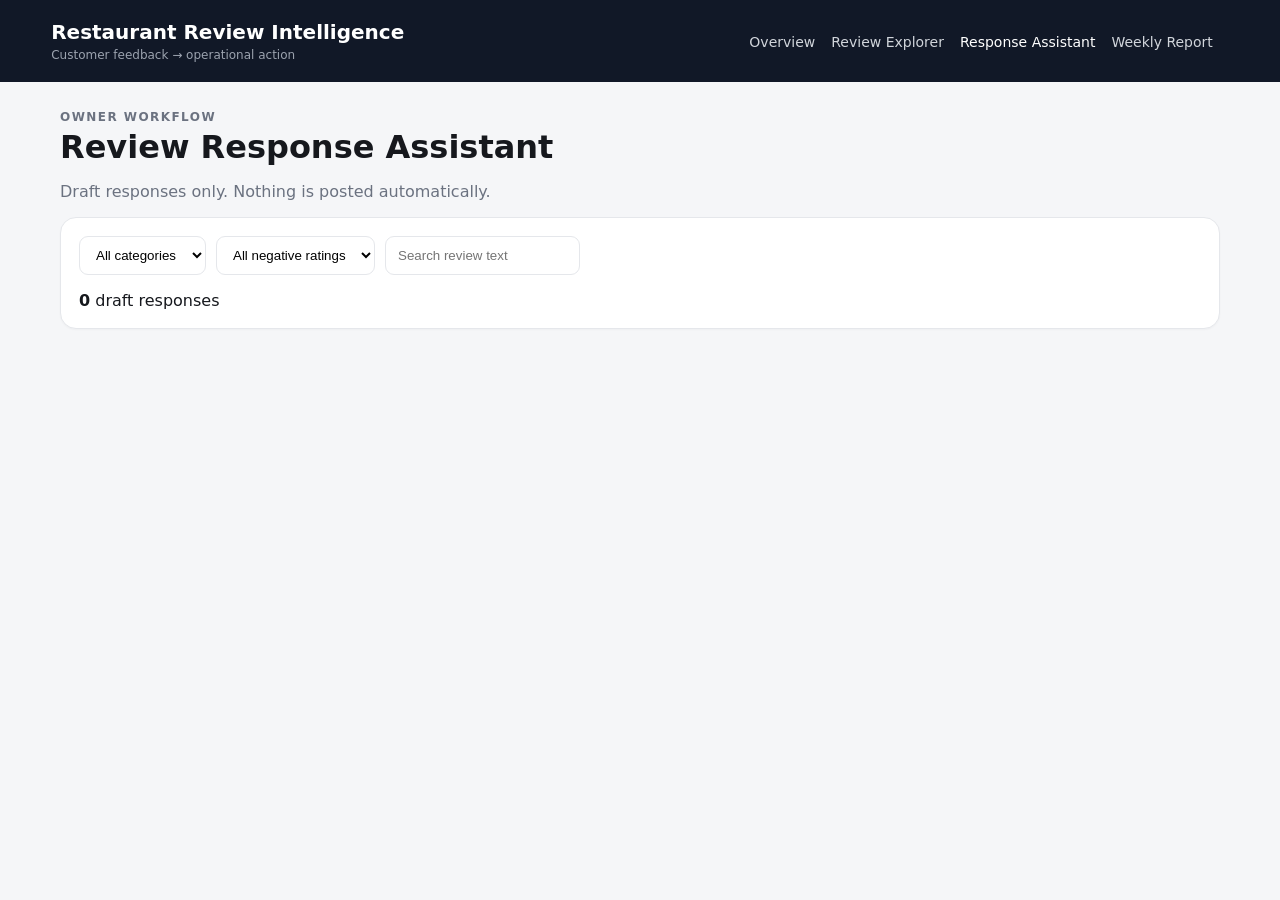
==== responses.html @ d0763a2a "Add files via upload" ====
<!doctype html><html><head><meta charset="utf-8"><meta name="viewport" content="width=device-width,initial-scale=1"><title>Response Assistant</title><link rel="stylesheet" href="assets/css/app.css"></head><body><header><div><h1>Restaurant Review Intelligence</h1><div class="header-sub">Customer feedback → operational action</div></div><nav><a href="index.html">Overview</a><a href="reviews.html">Review Explorer</a><a class="active" href="responses.html">Response Assistant</a><a href="weekly_report.md">Weekly Report</a></nav></header><main><div class="hero"><div><div class="eyebrow">Owner workflow</div><h1>Review Response Assistant</h1><p class="sub">Draft responses only. Nothing is posted automatically.</p></div></div><div class="card"><div class="filters"><select id="category"><option value="">All categories</option></select><select id="rating"><option value="">All negative ratings</option><option value="1">1 star</option><option value="2">2 stars</option></select><input id="q" placeholder="Search review text"></div><div id="count"></div><div id="responses"></div></div></main><script src="assets/js/responses.js"></script></body></html>
---- assets/css/app.css ----
:root{--bg:#f5f6f8;--card:#fff;--ink:#16181d;--muted:#6b7280;--line:#e5e7eb;--soft:#f9fafb}*{box-sizing:border-box}body{margin:0;background:var(--bg);color:var(--ink);font-family:Inter,system-ui,-apple-system,Segoe UI,Arial,sans-serif}header{background:#111827;color:#fff;padding:20px 4vw;display:flex;align-items:center;justify-content:space-between;gap:20px;flex-wrap:wrap}header h1{margin:0;font-size:20px}.header-sub{font-size:12px;color:#9ca3af;margin-top:4px}nav a{color:#d1d5db;text-decoration:none;margin-right:16px;font-size:14px}nav a.active,nav a:hover{color:#fff}main{max-width:1200px;margin:28px auto;padding:0 20px}.hero{display:flex;justify-content:space-between;align-items:flex-end;gap:20px;flex-wrap:wrap}.hero h1{margin:4px 0 6px}.eyebrow{font-size:12px;text-transform:uppercase;letter-spacing:.12em;color:var(--muted);font-weight:700}.sub,.meta{color:var(--muted)}.mode-badge{border-radius:999px;padding:7px 10px;font-size:11px;font-weight:750;letter-spacing:.08em;border:1px solid var(--line)}.mode-badge.demo{background:#fff7ed}.mode-badge.live{background:#ecfdf5}.grid{display:grid;grid-template-columns:repeat(5,1fr);gap:14px}.section{margin-top:24px}.card{background:var(--card);border:1px solid var(--line);border-radius:16px;padding:18px;box-shadow:0 1px 2px rgba(0,0,0,.03)}.metric .k{font-size:11px;color:var(--muted);text-transform:uppercase;letter-spacing:.08em}.metric .v{font-size:28px;font-weight:780;margin-top:8px}.metric-note{font-size:11px;color:var(--muted);margin-top:4px}.two{display:grid;grid-template-columns:1.15fr .85fr;gap:18px}.section-title-row,.alert-top{display:flex;justify-content:space-between;align-items:center;gap:12px}.section-title-row a,.alert-box a,td a{color:var(--ink);font-weight:650;text-decoration:none}table{width:100%;border-collapse:collapse}th,td{text-align:left;border-bottom:1px solid var(--line);padding:10px 8px;font-size:14px}th{color:var(--muted);font-size:12px}.brief-headline{font-size:20px;font-weight:750;margin-bottom:10px}.brief-label{font-size:11px;color:var(--muted);text-transform:uppercase;letter-spacing:.08em;font-weight:750;margin:16px 0 8px}.chip-row{display:flex;gap:6px;flex-wrap:wrap}.chip-row span,.chips span{border:1px solid var(--line);border-radius:999px;padding:4px 8px;font-size:11px}.alert-box{border:1px solid var(--line);border-radius:12px;padding:12px;margin-bottom:10px}.mini-bar-row{display:grid;grid-template-columns:145px 1fr 36px;gap:10px;align-items:center;margin:10px 0;font-size:12px}.mini-bar{height:8px;background:#eef0f3;border-radius:999px;overflow:hidden}.mini-bar div{height:100%;background:#111827}.filters{display:flex;gap:10px;flex-wrap:wrap;margin-bottom:16px}.filters select,.filters input{padding:10px 12px;border:1px solid var(--line);border-radius:9px;background:#fff}.response-card{padding:18px 0;border-bottom:1px solid var(--line)}.review-quote{background:var(--soft);border-radius:10px;padding:12px;margin:8px 0 12px}.response-card label{display:block;font-size:12px;font-weight:700;margin-bottom:6px}.response-card textarea{width:100%;min-height:110px;resize:vertical;border:1px solid var(--line);border-radius:10px;padding:12px;margin-bottom:8px;font:inherit}button{padding:10px 12px;border:0;border-radius:9px;background:#111827;color:#fff;cursor:pointer}@media(max-width:900px){.grid{grid-template-columns:repeat(2,1fr)}.two{grid-template-columns:1fr}}@media(max-width:560px){.grid{grid-template-columns:1fr}.mini-bar-row{grid-template-columns:110px 1fr 30px}}
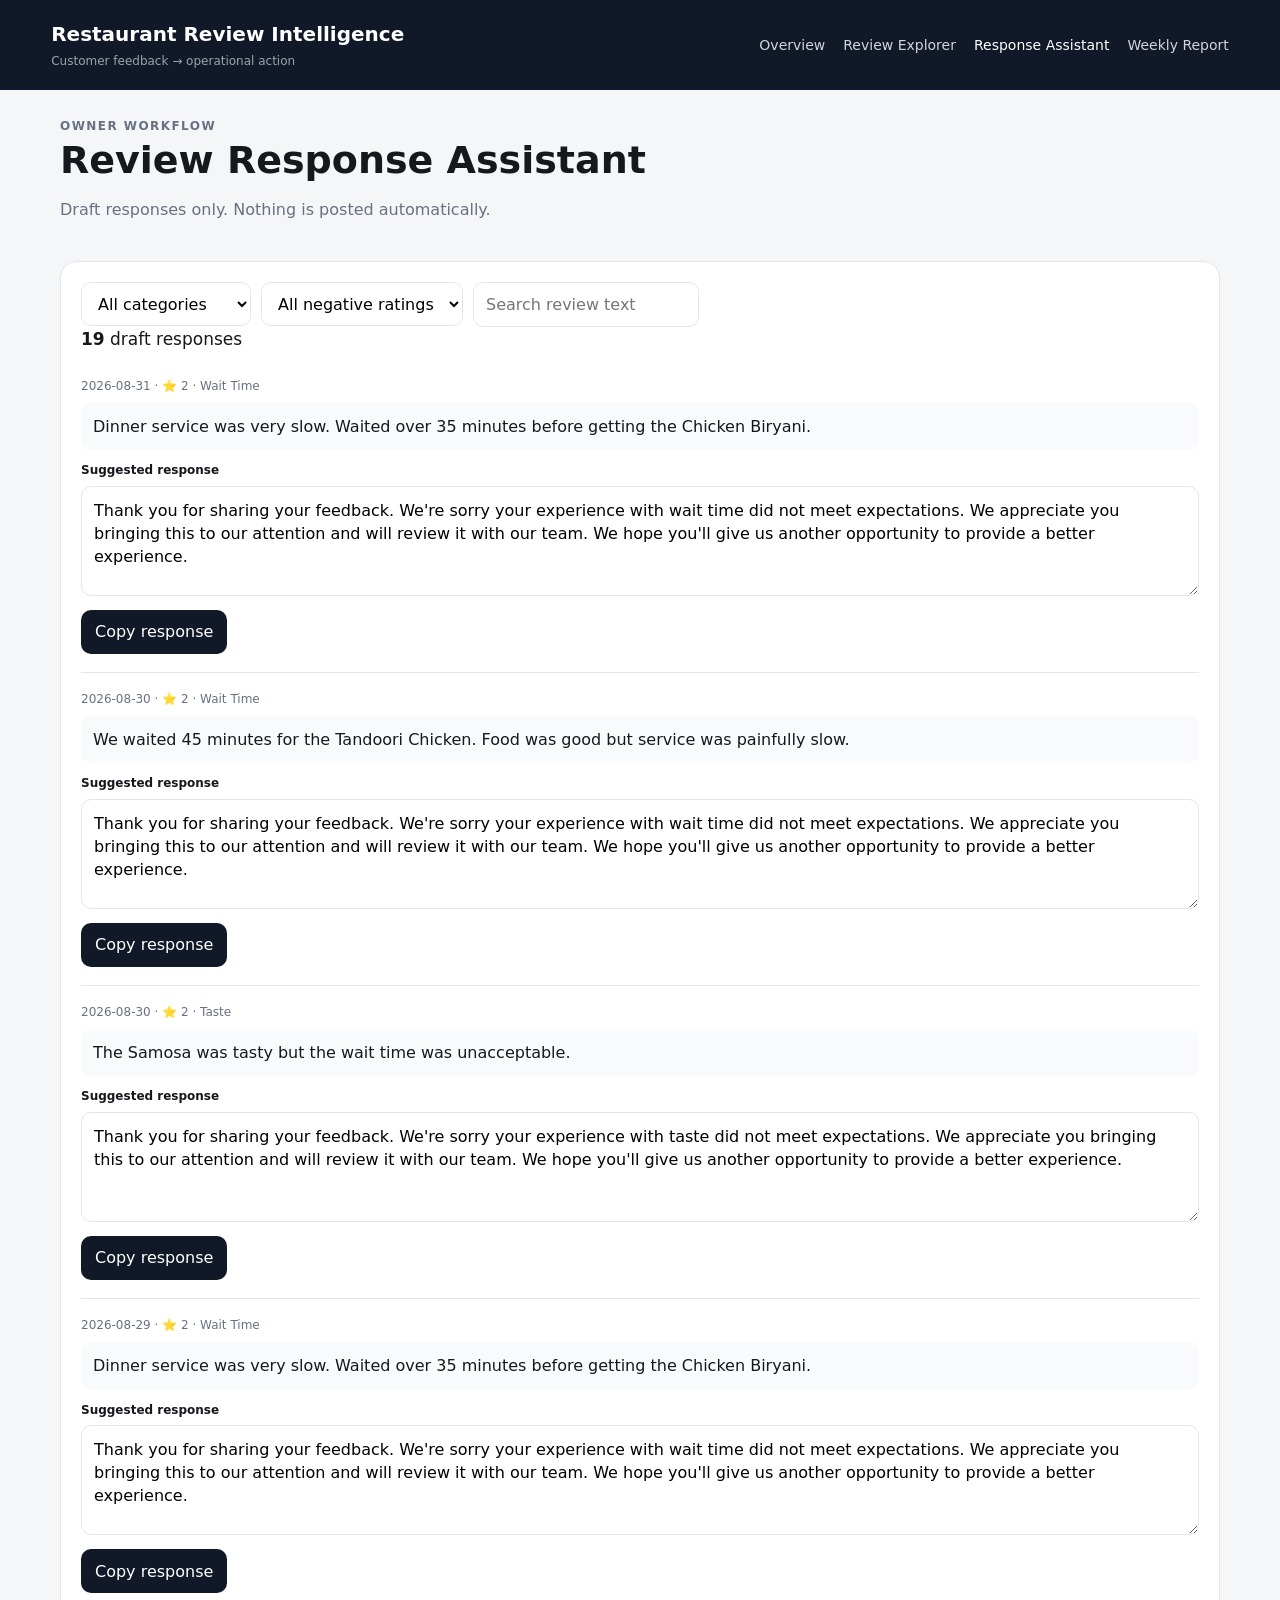
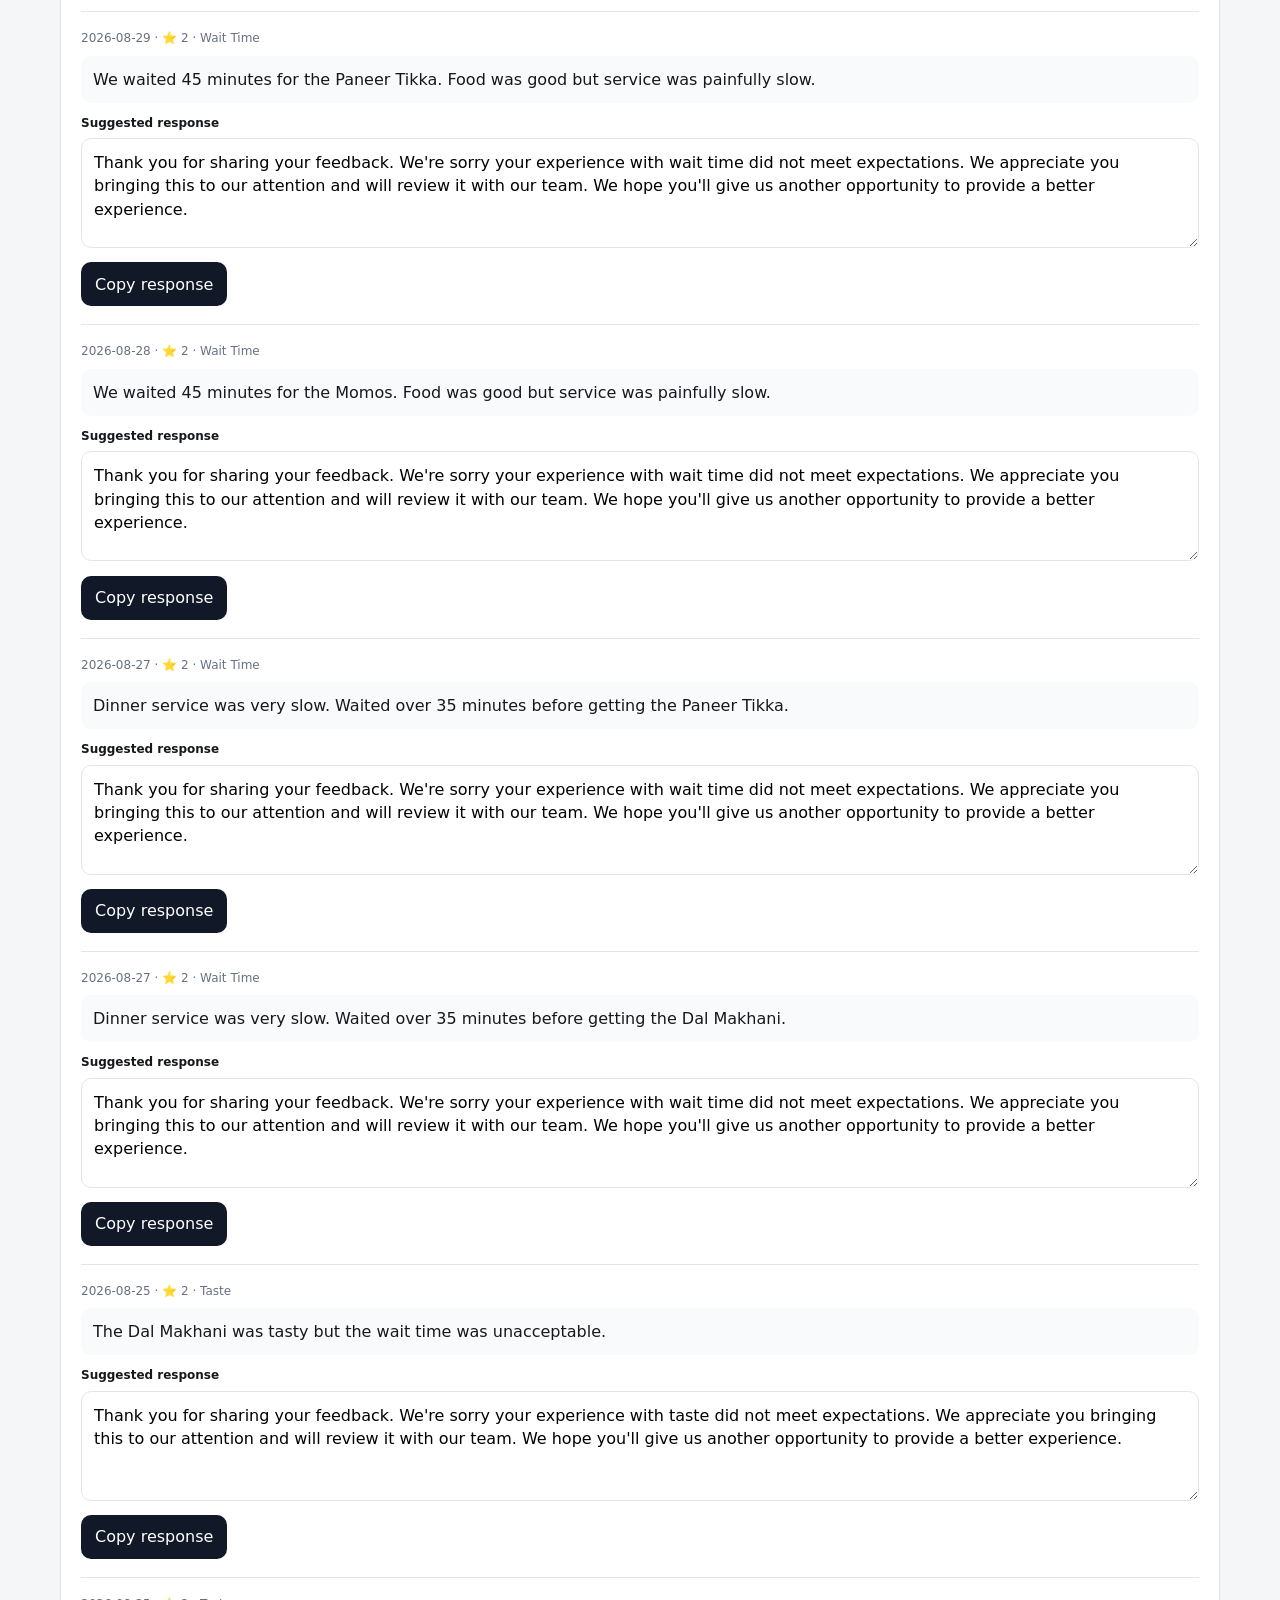
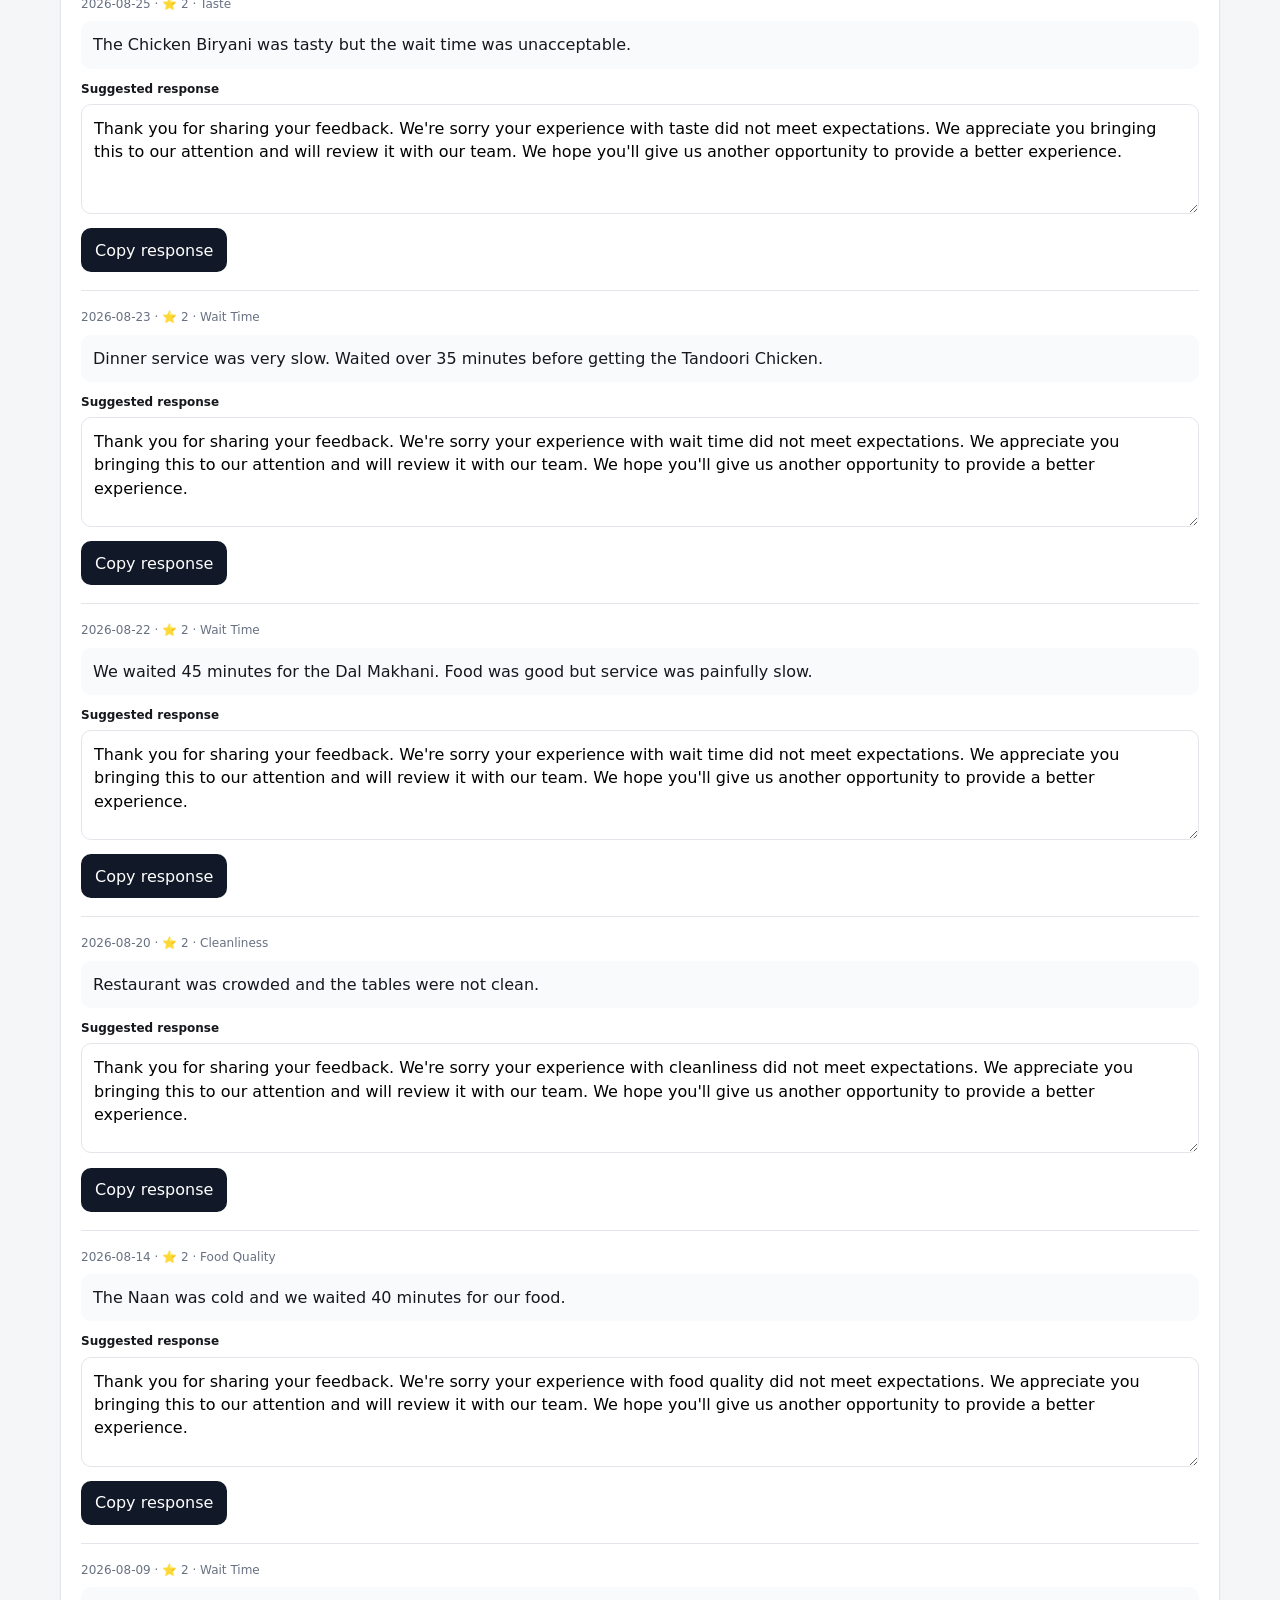
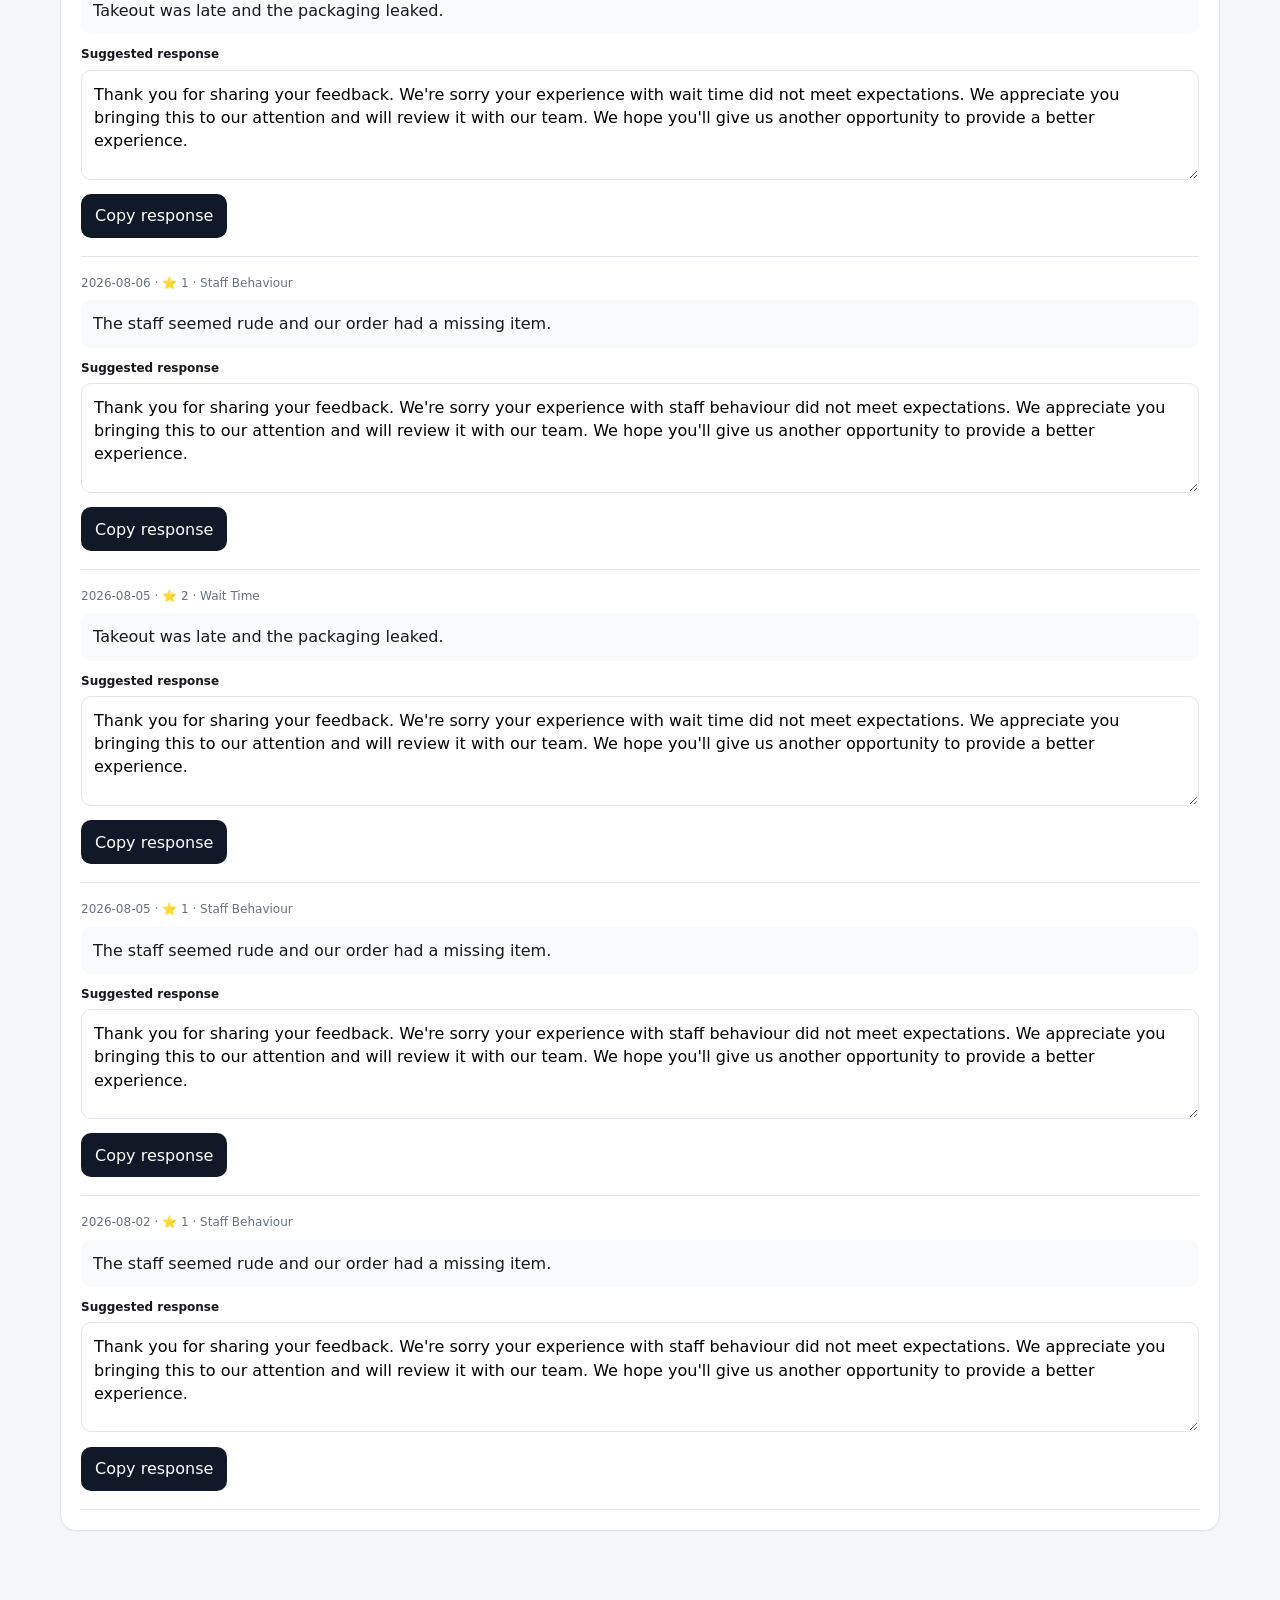
==== commit 0b5cf9a3: "Add files via upload" ====
--- a/responses.html
+++ b/responses.html
@@ -1 +1,51 @@
-<!doctype html><html><head><meta charset="utf-8"><meta name="viewport" content="width=device-width,initial-scale=1"><title>Response Assistant</title><link rel="stylesheet" href="assets/css/app.css"></head><body><header><div><h1>Restaurant Review Intelligence</h1><div class="header-sub">Customer feedback → operational action</div></div><nav><a href="index.html">Overview</a><a href="reviews.html">Review Explorer</a><a class="active" href="responses.html">Response Assistant</a><a href="weekly_report.md">Weekly Report</a></nav></header><main><div class="hero"><div><div class="eyebrow">Owner workflow</div><h1>Review Response Assistant</h1><p class="sub">Draft responses only. Nothing is posted automatically.</p></div></div><div class="card"><div class="filters"><select id="category"><option value="">All categories</option></select><select id="rating"><option value="">All negative ratings</option><option value="1">1 star</option><option value="2">2 stars</option></select><input id="q" placeholder="Search review text"></div><div id="count"></div><div id="responses"></div></div></main><script src="assets/js/responses.js"></script></body></html>+<!doctype html>
+<html lang="en">
+<head>
+  <meta charset="utf-8">
+  <meta name="viewport" content="width=device-width,initial-scale=1">
+  <title>Response Assistant · Restaurant Review Intelligence</title>
+  <link rel="stylesheet" href="assets/css/app.css?v=1.6">
+</head>
+<body>
+<header>
+  <div>
+    <h1>Restaurant Review Intelligence</h1>
+    <div class="header-sub">Customer feedback → operational action</div>
+  </div>
+  <nav>
+    <a href="index.html">Overview</a>
+    <a href="reviews.html">Review Explorer</a>
+    <a class="active" href="responses.html">Response Assistant</a>
+    <a href="weekly_report.html">Weekly Report</a>
+  </nav>
+</header>
+
+<main>
+  <div class="hero">
+    <div>
+      <div class="eyebrow">Owner workflow</div>
+      <h1>Review Response Assistant</h1>
+      <p class="sub">Draft responses only. Nothing is posted automatically.</p>
+    </div>
+  </div>
+
+  <div class="card section">
+    <div class="filters">
+      <select id="category">
+        <option value="">All categories</option>
+      </select>
+      <select id="rating">
+        <option value="">All negative ratings</option>
+        <option value="1">1 star</option>
+        <option value="2">2 stars</option>
+      </select>
+      <input id="q" type="search" placeholder="Search review text">
+    </div>
+    <div id="count" class="review-count"></div>
+    <div id="responses"></div>
+  </div>
+</main>
+
+<script src="assets/js/responses.js?v=1.6"></script>
+</body>
+</html>
--- a/assets/css/app.css
+++ b/assets/css/app.css
@@ -1 +1,286 @@
-:root{--bg:#f5f6f8;--card:#fff;--ink:#16181d;--muted:#6b7280;--line:#e5e7eb;--soft:#f9fafb}*{box-sizing:border-box}body{margin:0;background:var(--bg);color:var(--ink);font-family:Inter,system-ui,-apple-system,Segoe UI,Arial,sans-serif}header{background:#111827;color:#fff;padding:20px 4vw;display:flex;align-items:center;justify-content:space-between;gap:20px;flex-wrap:wrap}header h1{margin:0;font-size:20px}.header-sub{font-size:12px;color:#9ca3af;margin-top:4px}nav a{color:#d1d5db;text-decoration:none;margin-right:16px;font-size:14px}nav a.active,nav a:hover{color:#fff}main{max-width:1200px;margin:28px auto;padding:0 20px}.hero{display:flex;justify-content:space-between;align-items:flex-end;gap:20px;flex-wrap:wrap}.hero h1{margin:4px 0 6px}.eyebrow{font-size:12px;text-transform:uppercase;letter-spacing:.12em;color:var(--muted);font-weight:700}.sub,.meta{color:var(--muted)}.mode-badge{border-radius:999px;padding:7px 10px;font-size:11px;font-weight:750;letter-spacing:.08em;border:1px solid var(--line)}.mode-badge.demo{background:#fff7ed}.mode-badge.live{background:#ecfdf5}.grid{display:grid;grid-template-columns:repeat(5,1fr);gap:14px}.section{margin-top:24px}.card{background:var(--card);border:1px solid var(--line);border-radius:16px;padding:18px;box-shadow:0 1px 2px rgba(0,0,0,.03)}.metric .k{font-size:11px;color:var(--muted);text-transform:uppercase;letter-spacing:.08em}.metric .v{font-size:28px;font-weight:780;margin-top:8px}.metric-note{font-size:11px;color:var(--muted);margin-top:4px}.two{display:grid;grid-template-columns:1.15fr .85fr;gap:18px}.section-title-row,.alert-top{display:flex;justify-content:space-between;align-items:center;gap:12px}.section-title-row a,.alert-box a,td a{color:var(--ink);font-weight:650;text-decoration:none}table{width:100%;border-collapse:collapse}th,td{text-align:left;border-bottom:1px solid var(--line);padding:10px 8px;font-size:14px}th{color:var(--muted);font-size:12px}.brief-headline{font-size:20px;font-weight:750;margin-bottom:10px}.brief-label{font-size:11px;color:var(--muted);text-transform:uppercase;letter-spacing:.08em;font-weight:750;margin:16px 0 8px}.chip-row{display:flex;gap:6px;flex-wrap:wrap}.chip-row span,.chips span{border:1px solid var(--line);border-radius:999px;padding:4px 8px;font-size:11px}.alert-box{border:1px solid var(--line);border-radius:12px;padding:12px;margin-bottom:10px}.mini-bar-row{display:grid;grid-template-columns:145px 1fr 36px;gap:10px;align-items:center;margin:10px 0;font-size:12px}.mini-bar{height:8px;background:#eef0f3;border-radius:999px;overflow:hidden}.mini-bar div{height:100%;background:#111827}.filters{display:flex;gap:10px;flex-wrap:wrap;margin-bottom:16px}.filters select,.filters input{padding:10px 12px;border:1px solid var(--line);border-radius:9px;background:#fff}.response-card{padding:18px 0;border-bottom:1px solid var(--line)}.review-quote{background:var(--soft);border-radius:10px;padding:12px;margin:8px 0 12px}.response-card label{display:block;font-size:12px;font-weight:700;margin-bottom:6px}.response-card textarea{width:100%;min-height:110px;resize:vertical;border:1px solid var(--line);border-radius:10px;padding:12px;margin-bottom:8px;font:inherit}button{padding:10px 12px;border:0;border-radius:9px;background:#111827;color:#fff;cursor:pointer}@media(max-width:900px){.grid{grid-template-columns:repeat(2,1fr)}.two{grid-template-columns:1fr}}@media(max-width:560px){.grid{grid-template-columns:1fr}.mini-bar-row{grid-template-columns:110px 1fr 30px}}+:root{
+  --bg:#f5f6f8;
+  --card:#ffffff;
+  --ink:#16181d;
+  --muted:#687182;
+  --line:#e2e6eb;
+  --accent:#111827;
+  --soft:#f8fafc;
+}
+*{box-sizing:border-box}
+body{
+  margin:0;
+  background:var(--bg);
+  color:var(--ink);
+  font-family:Inter,system-ui,-apple-system,BlinkMacSystemFont,"Segoe UI",Arial,sans-serif;
+  line-height:1.45;
+}
+header{
+  background:#111827;
+  color:white;
+  padding:20px 4vw;
+  display:flex;
+  align-items:center;
+  justify-content:space-between;
+  gap:20px;
+  flex-wrap:wrap;
+}
+header h1{margin:0;font-size:20px}
+.header-sub{font-size:12px;color:#9ca3af;margin-top:4px}
+nav{display:flex;gap:18px;flex-wrap:wrap}
+nav a{color:#d1d5db;text-decoration:none;font-size:14px}
+nav a.active,nav a:hover{color:white}
+main{max-width:1200px;margin:28px auto;padding:0 20px 48px}
+.hero{
+  display:flex;
+  justify-content:space-between;
+  align-items:flex-end;
+  gap:20px;
+  flex-wrap:wrap;
+}
+.hero h1{margin:4px 0 6px;font-size:38px;line-height:1.1}
+.eyebrow{
+  font-size:12px;
+  text-transform:uppercase;
+  letter-spacing:.12em;
+  color:var(--muted);
+  font-weight:750;
+}
+.sub{color:var(--muted)}
+.mode-badge{
+  border-radius:999px;
+  padding:7px 10px;
+  font-size:11px;
+  font-weight:750;
+  letter-spacing:.08em;
+  border:1px solid var(--line);
+}
+.mode-badge.demo{background:#fff7ed}
+.mode-badge.live{background:#ecfdf5}
+.grid{
+  display:grid;
+  grid-template-columns:repeat(5,1fr);
+  gap:14px;
+}
+.section{margin-top:24px}
+.card{
+  background:var(--card);
+  border:1px solid var(--line);
+  border-radius:16px;
+  padding:20px;
+  box-shadow:0 1px 2px rgba(0,0,0,.03);
+}
+.metric .k{
+  font-size:11px;
+  color:var(--muted);
+  text-transform:uppercase;
+  letter-spacing:.08em;
+}
+.metric .v{
+  font-size:28px;
+  font-weight:780;
+  margin-top:8px;
+}
+.metric-note{font-size:11px;color:var(--muted);margin-top:4px}
+.two{
+  display:grid;
+  grid-template-columns:1.15fr .85fr;
+  gap:18px;
+}
+.section-title-row{
+  display:flex;
+  justify-content:space-between;
+  align-items:center;
+  gap:12px;
+}
+.section-title-row a,.alert-box a,td a{
+  color:var(--ink);
+  font-weight:650;
+  text-decoration:none;
+}
+.table-wrap{overflow:auto}
+table{width:100%;border-collapse:collapse}
+th,td{
+  text-align:left;
+  border-bottom:1px solid var(--line);
+  padding:10px 8px;
+  font-size:14px;
+}
+th{color:var(--muted);font-size:12px}
+.brief-headline{font-size:20px;font-weight:750;margin-bottom:10px}
+.brief-label{
+  font-size:11px;
+  color:var(--muted);
+  text-transform:uppercase;
+  letter-spacing:.08em;
+  font-weight:750;
+  margin:16px 0 8px;
+}
+.chip-row,.chips{display:flex;gap:6px;flex-wrap:wrap}
+.chip-row span,.chips span{
+  display:inline-flex;
+  align-items:center;
+  border:1px solid var(--line);
+  border-radius:999px;
+  padding:4px 9px;
+  font-size:11px;
+  line-height:1.2;
+  white-space:nowrap;
+  background:#fff;
+}
+.chips span.positive{background:#f0fdf4}
+.chips span.negative{background:#fef2f2}
+.chips span.neutral{background:#f8fafc}
+.chips .menu-chip{background:#f8fafc}
+.alert-box{
+  border:1px solid var(--line);
+  border-radius:12px;
+  padding:12px;
+  margin-bottom:10px;
+}
+.alert-top{
+  display:flex;
+  justify-content:space-between;
+  gap:12px;
+}
+.mini-bar-row{
+  display:grid;
+  grid-template-columns:145px 1fr 36px;
+  gap:10px;
+  align-items:center;
+  margin:10px 0;
+  font-size:12px;
+}
+.mini-bar{
+  height:8px;
+  background:#eef0f3;
+  border-radius:999px;
+  overflow:hidden;
+}
+.mini-bar div{height:100%;background:#111827}
+
+/* Review Explorer layout fixes */
+.catcards{
+  display:flex;
+  gap:8px;
+  flex-wrap:wrap;
+  align-items:center;
+}
+.cat{
+  cursor:pointer;
+  background:white;
+  color:var(--ink);
+  border:1px solid var(--line);
+  border-radius:10px;
+  padding:9px 12px;
+  font-size:13px;
+  line-height:1.2;
+}
+.cat.active{
+  background:#111827;
+  color:white;
+  border-color:#111827;
+}
+.filters{
+  display:flex;
+  gap:10px;
+  flex-wrap:wrap;
+  align-items:center;
+}
+.filters select,.filters input{
+  min-height:44px;
+  padding:10px 12px;
+  border:1px solid var(--line);
+  border-radius:10px;
+  background:white;
+  font:inherit;
+}
+.filters input{min-width:220px}
+button{
+  min-height:44px;
+  padding:10px 14px;
+  border:0;
+  border-radius:10px;
+  background:#111827;
+  color:#fff;
+  cursor:pointer;
+  font:inherit;
+}
+.review-results{padding:20px 22px}
+.review-count{
+  margin-bottom:8px;
+  font-size:17px;
+}
+.review-count-sub{
+  color:var(--muted);
+  font-size:13px;
+  margin-top:2px;
+}
+.review{
+  display:block;
+  padding:18px 0 16px;
+  border-bottom:1px solid var(--line);
+}
+.review:last-child{border-bottom:0}
+.review .meta{
+  color:var(--muted);
+  font-size:13px;
+  line-height:1.4;
+  margin-bottom:7px;
+}
+.review p{
+  margin:0 0 10px;
+  font-size:15px;
+  line-height:1.55;
+}
+.review .chips{
+  margin-top:0;
+  margin-bottom:0;
+  position:static;
+  transform:none;
+}
+.meta{color:var(--muted);font-size:12px}
+.response-card{
+  padding:18px 0;
+  border-bottom:1px solid var(--line);
+}
+.review-quote{
+  background:var(--soft);
+  border-radius:10px;
+  padding:12px;
+  margin:8px 0 12px;
+}
+.response-card label{
+  display:block;
+  font-size:12px;
+  font-weight:700;
+  margin-bottom:6px;
+}
+.response-card textarea{
+  width:100%;
+  min-height:110px;
+  resize:vertical;
+  border:1px solid var(--line);
+  border-radius:10px;
+  padding:12px;
+  margin-bottom:8px;
+  font:inherit;
+}
+.report-footer{
+  color:var(--muted);
+  font-size:12px;
+  margin-top:24px;
+  text-align:center;
+}
+@media(max-width:900px){
+  .grid{grid-template-columns:repeat(2,1fr)}
+  .two{grid-template-columns:1fr}
+  .hero h1{font-size:32px}
+}
+@media(max-width:560px){
+  .grid{grid-template-columns:1fr}
+  .mini-bar-row{grid-template-columns:110px 1fr 30px}
+  .filters select,.filters input,.filters button{width:100%}
+  .filters input{min-width:0}
+  .hero h1{font-size:28px}
+}
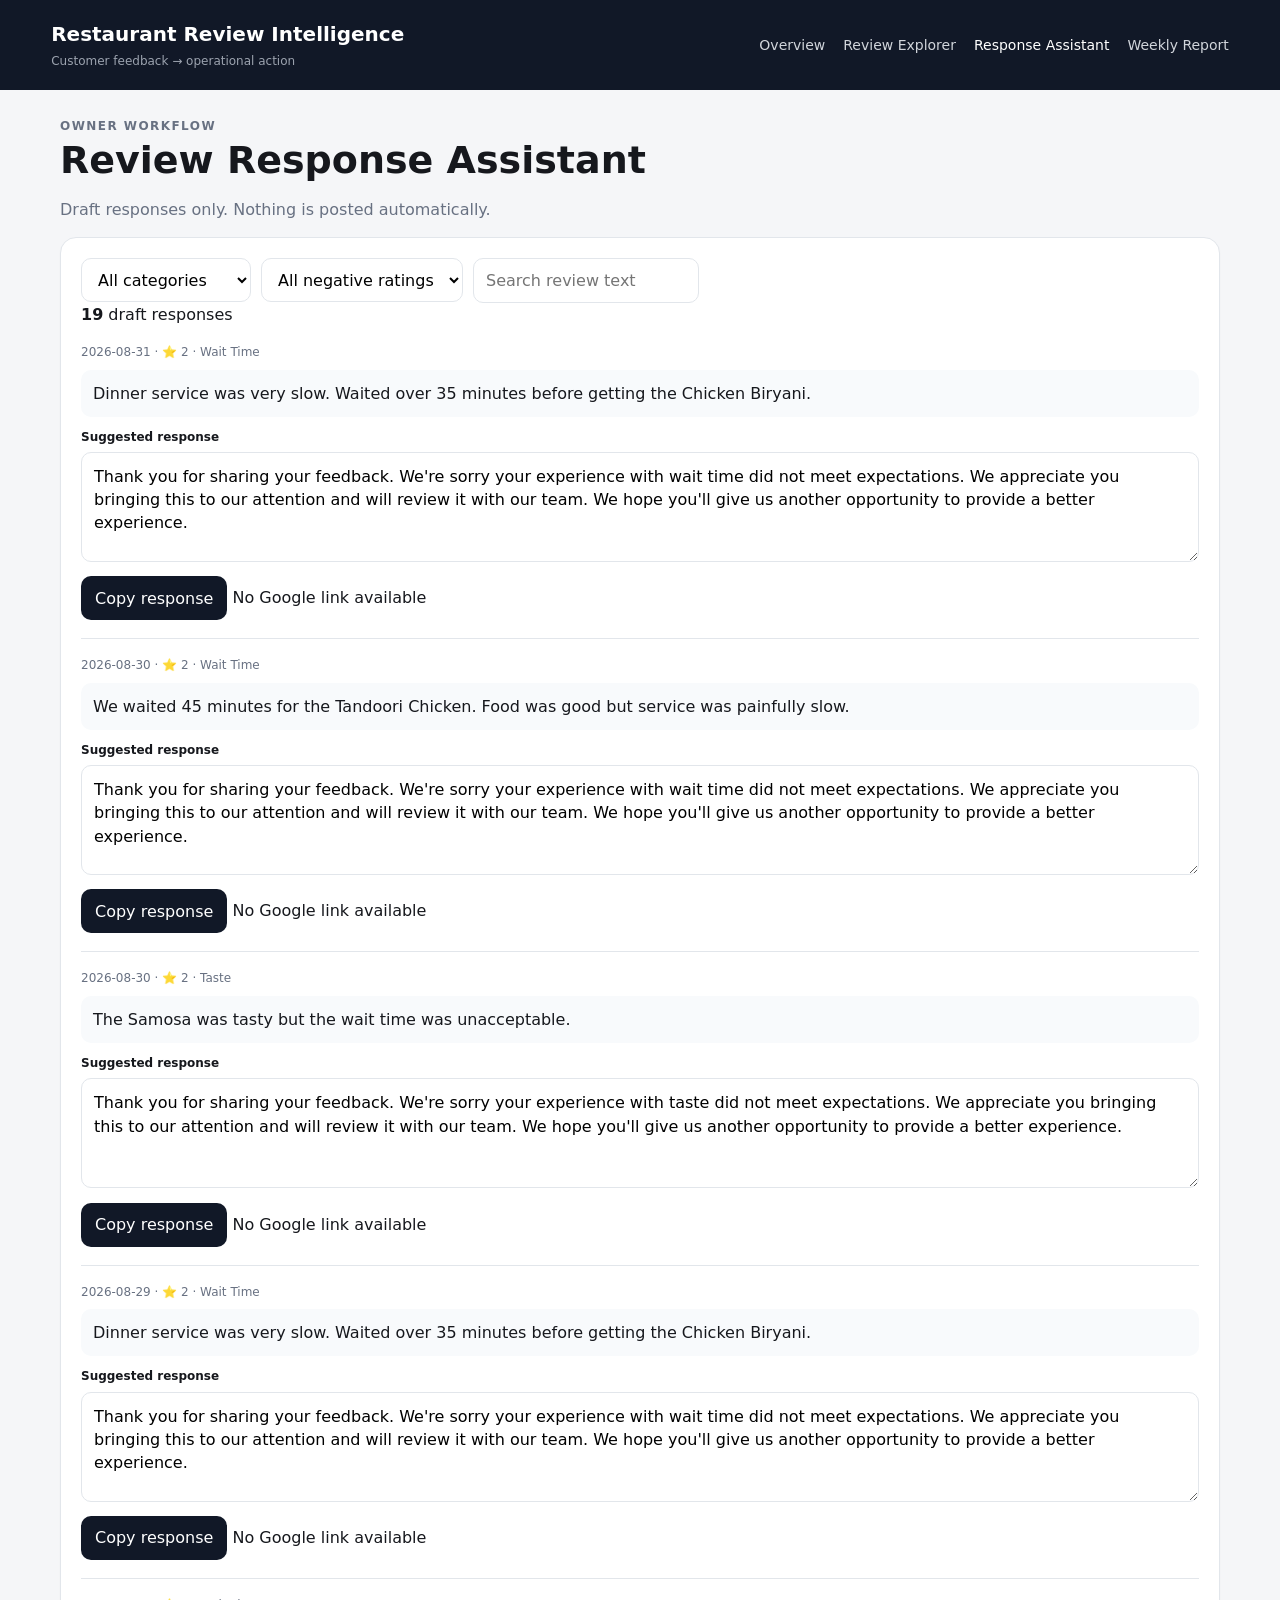
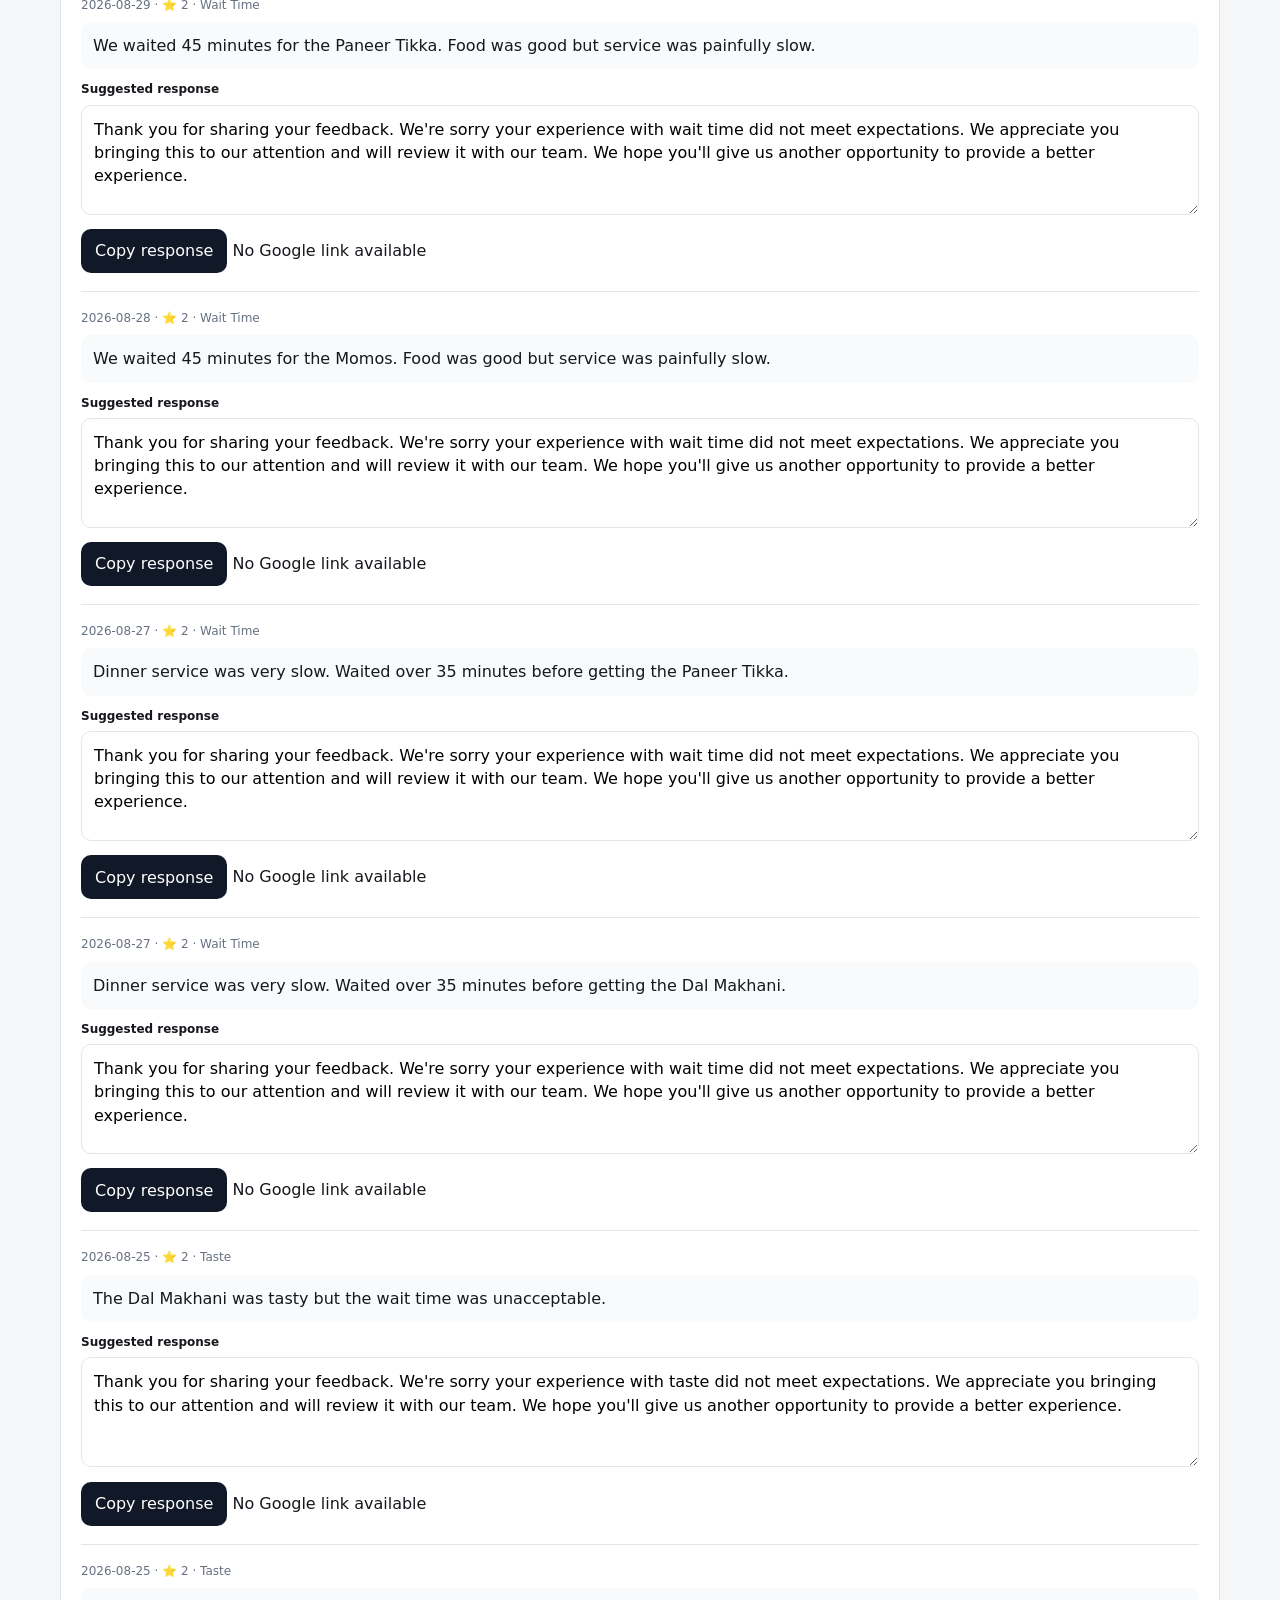
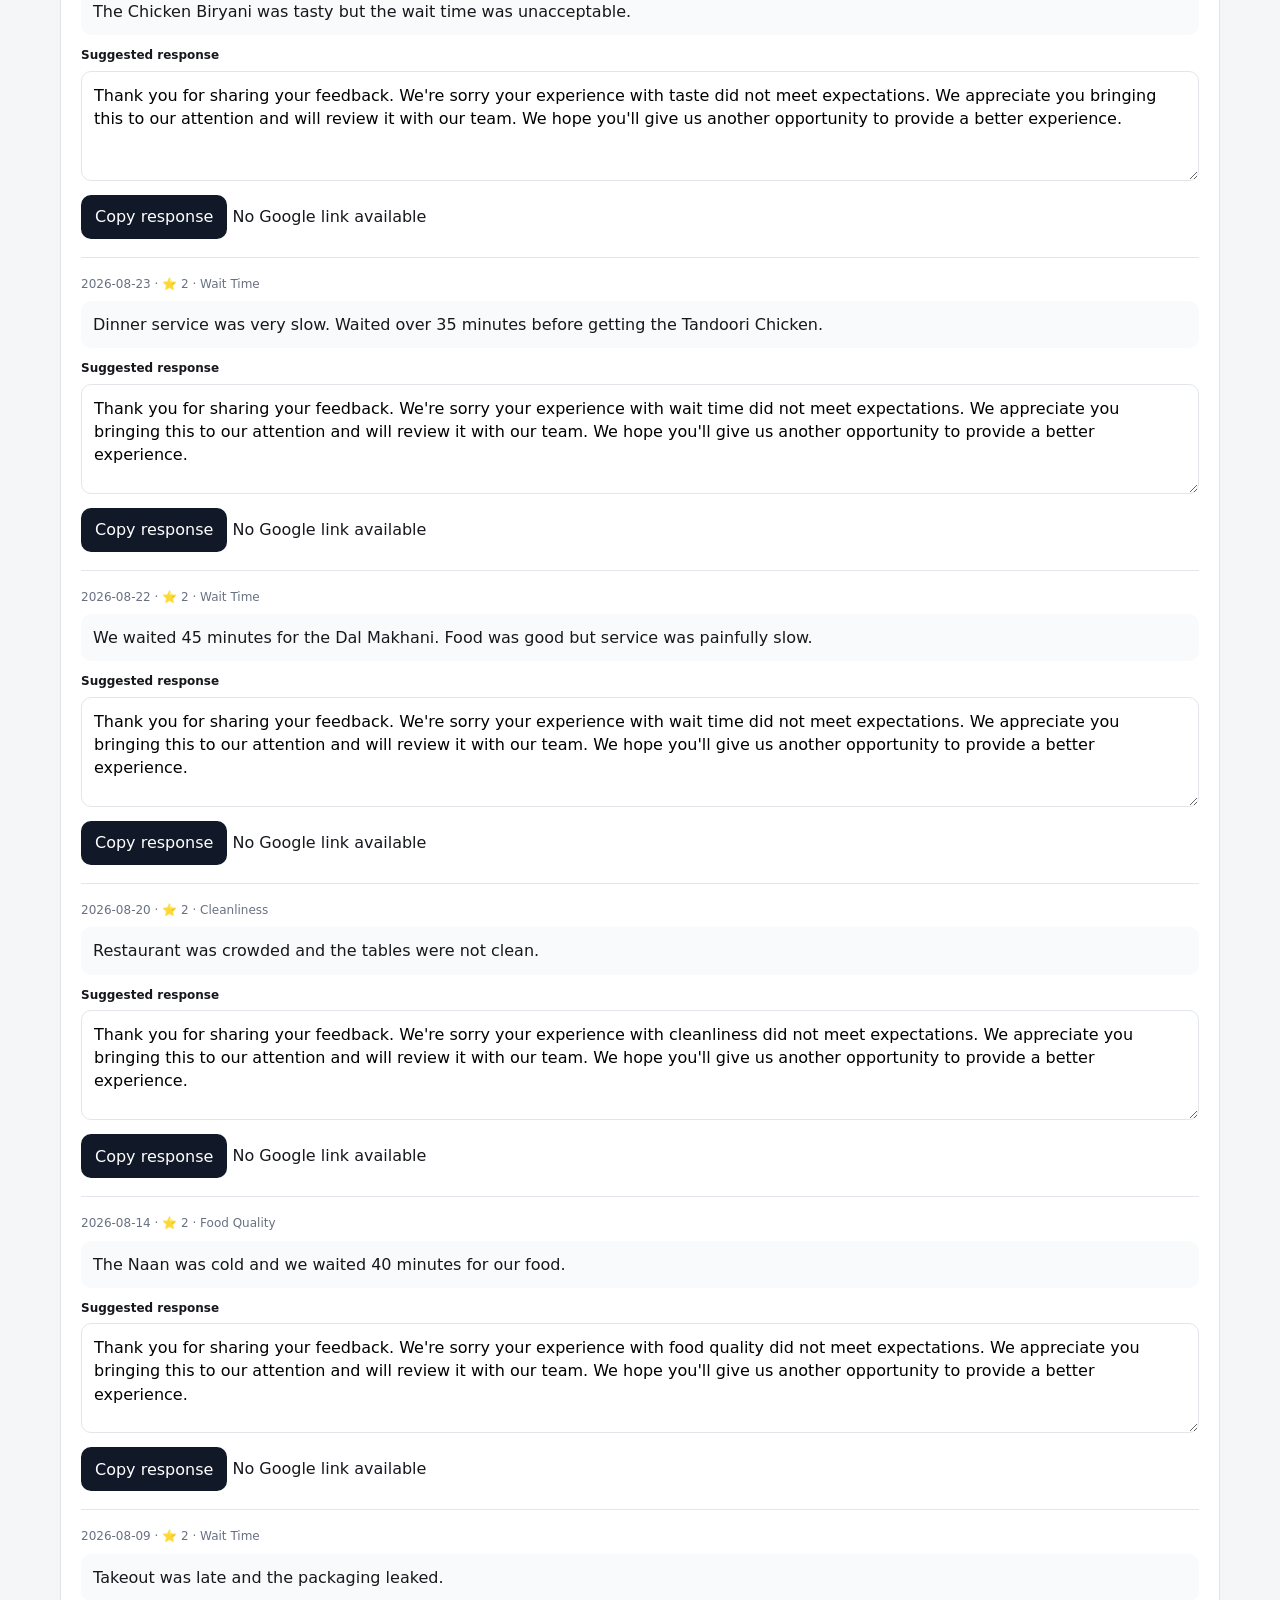
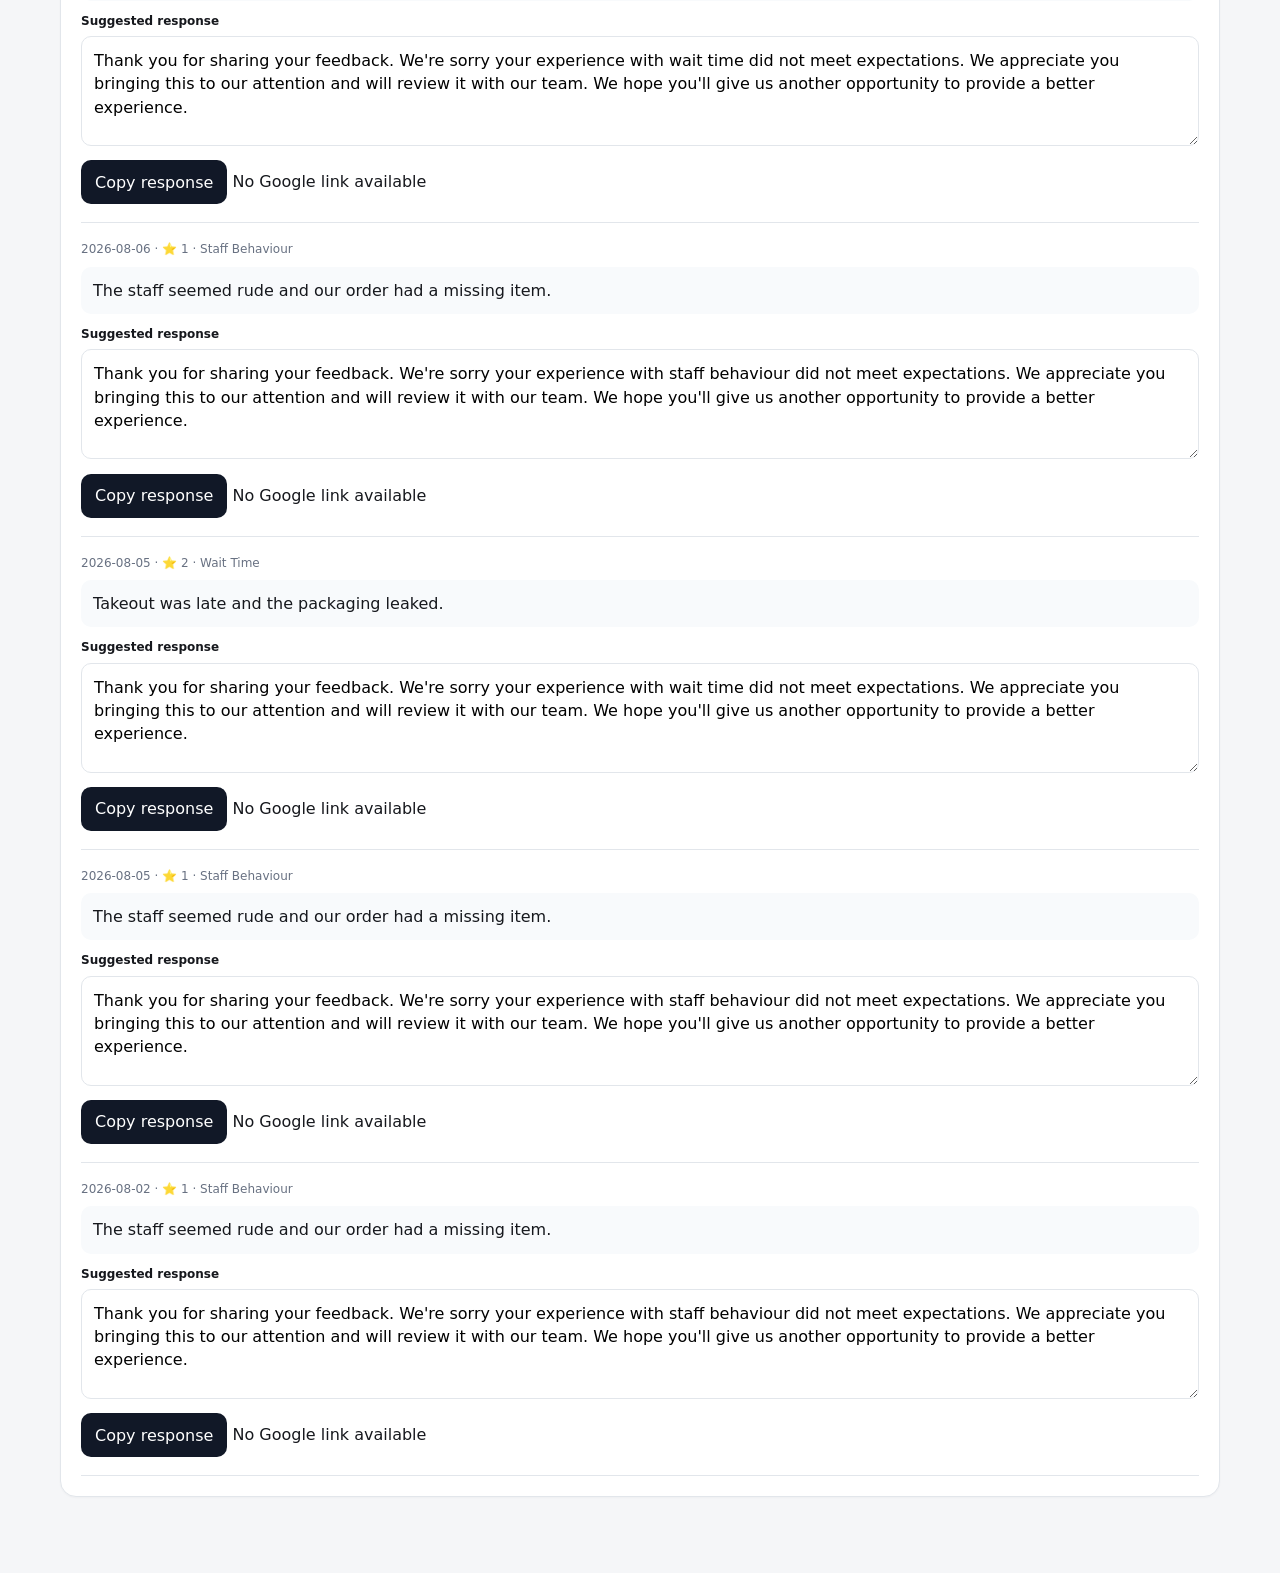
==== commit b3918600: "Add files via upload" ====
--- a/responses.html
+++ b/responses.html
@@ -1,51 +1 @@
-<!doctype html>
-<html lang="en">
-<head>
-  <meta charset="utf-8">
-  <meta name="viewport" content="width=device-width,initial-scale=1">
-  <title>Response Assistant · Restaurant Review Intelligence</title>
-  <link rel="stylesheet" href="assets/css/app.css?v=1.6">
-</head>
-<body>
-<header>
-  <div>
-    <h1>Restaurant Review Intelligence</h1>
-    <div class="header-sub">Customer feedback → operational action</div>
-  </div>
-  <nav>
-    <a href="index.html">Overview</a>
-    <a href="reviews.html">Review Explorer</a>
-    <a class="active" href="responses.html">Response Assistant</a>
-    <a href="weekly_report.html">Weekly Report</a>
-  </nav>
-</header>
-
-<main>
-  <div class="hero">
-    <div>
-      <div class="eyebrow">Owner workflow</div>
-      <h1>Review Response Assistant</h1>
-      <p class="sub">Draft responses only. Nothing is posted automatically.</p>
-    </div>
-  </div>
-
-  <div class="card section">
-    <div class="filters">
-      <select id="category">
-        <option value="">All categories</option>
-      </select>
-      <select id="rating">
-        <option value="">All negative ratings</option>
-        <option value="1">1 star</option>
-        <option value="2">2 stars</option>
-      </select>
-      <input id="q" type="search" placeholder="Search review text">
-    </div>
-    <div id="count" class="review-count"></div>
-    <div id="responses"></div>
-  </div>
-</main>
-
-<script src="assets/js/responses.js?v=1.6"></script>
-</body>
-</html>
+<!doctype html><html><head><meta charset="utf-8"><meta name="viewport" content="width=device-width,initial-scale=1"><title>Response Assistant</title><link rel="stylesheet" href="assets/css/app.css?v=1.5-review-link"></head><body><header><div><h1>Restaurant Review Intelligence</h1><div class="header-sub">Customer feedback → operational action</div></div><nav><a href="index.html">Overview</a><a href="reviews.html">Review Explorer</a><a class="active" href="responses.html">Response Assistant</a><a href="weekly_report.md">Weekly Report</a></nav></header><main><div class="hero"><div><div class="eyebrow">Owner workflow</div><h1>Review Response Assistant</h1><p class="sub">Draft responses only. Nothing is posted automatically.</p></div></div><div class="card"><div class="filters"><select id="category"><option value="">All categories</option></select><select id="rating"><option value="">All negative ratings</option><option value="1">1 star</option><option value="2">2 stars</option></select><input id="q" placeholder="Search review text"></div><div id="count"></div><div id="responses"></div></div></main><script src="assets/js/responses.js?v=1.5-review-link"></script></body></html>
